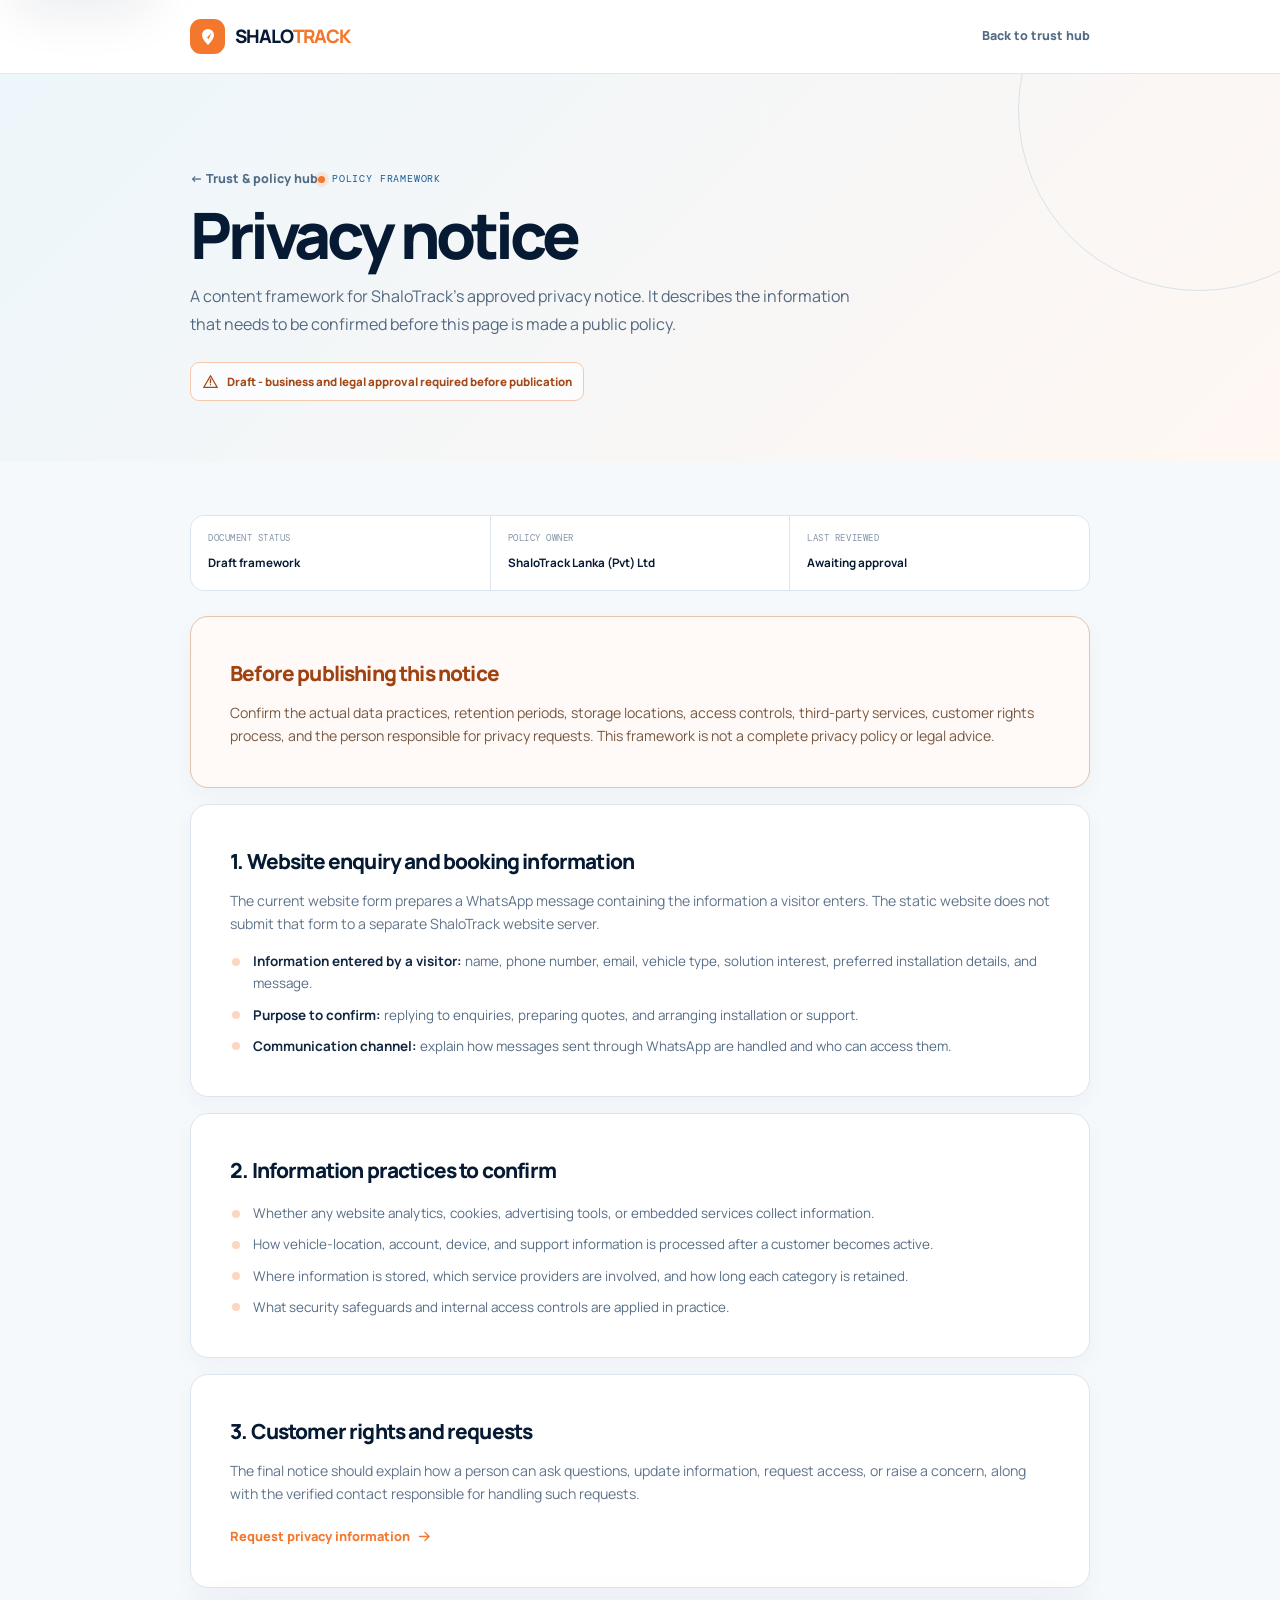
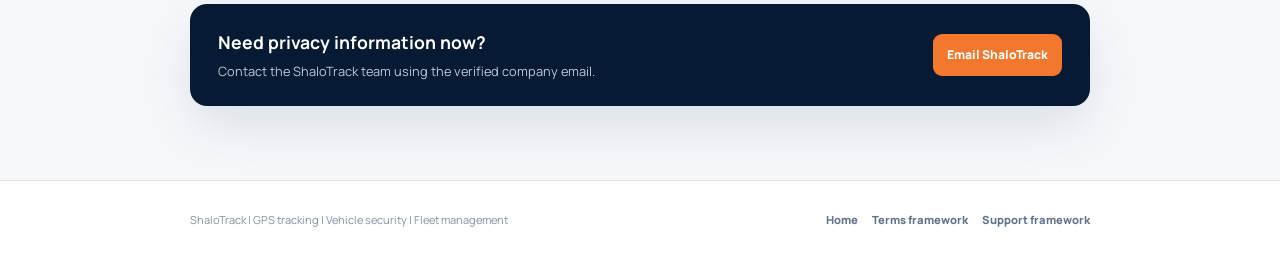
==== privacy.html @ b338da7b "testimonials and further improvements" ====
<!doctype html>
<html lang="en">
<head>
  <meta charset="UTF-8">
  <meta name="viewport" content="width=device-width, initial-scale=1.0">
  <meta name="robots" content="noindex, nofollow">
  <meta name="theme-color" content="#071a33">
  <title>Privacy Notice Framework | ShaloTrack</title>
  <link rel="preconnect" href="https://fonts.googleapis.com">
  <link rel="preconnect" href="https://fonts.gstatic.com" crossorigin>
  <link href="https://fonts.googleapis.com/css2?family=DM+Mono:wght@400;500&family=Manrope:wght@400;500;600;700;800&display=swap" rel="stylesheet">
  <link rel="stylesheet" href="CSS/legal.css">
</head>
<body>
  <a class="skip-link" href="#main-content">Skip to content</a>
  <header class="site-header"><div class="container nav-shell"><a class="brand" href="index.html" aria-label="ShaloTrack home"><span class="brand-mark" aria-hidden="true"><svg viewBox="0 0 20 20" fill="none"><path d="M10 18s6-5.55 6-10a6 6 0 1 0-12 0c0 4.45 6 10 6 10Z" fill="currentColor"/><path d="m6.7 12.7 6.7-6.7-2.75 6.2-1.55-1.78-2.4 2.28Z" fill="#f4772e"/></svg></span><span>SHALO<span class="brand-track">TRACK</span></span></a><a class="back-link" href="index.html#trust">Back to trust hub</a></div></header>
  <main id="main-content">
    <section class="policy-hero"><div class="container"><a class="back-link" href="index.html#trust">&larr; Trust &amp; policy hub</a><div class="eyebrow">Policy framework</div><h1>Privacy notice</h1><p class="hero-copy">A content framework for ShaloTrack's approved privacy notice. It describes the information that needs to be confirmed before this page is made a public policy.</p><div class="draft-notice"><svg viewBox="0 0 20 20" fill="none" aria-hidden="true"><path d="M10 3.2 18 17H2l8-13.8Z" stroke="currentColor" stroke-width="1.5" stroke-linejoin="round"/><path d="M10 7.3v4.2m0 2.25h.01" stroke="currentColor" stroke-width="1.6" stroke-linecap="round"/></svg>Draft - business and legal approval required before publication</div></div></section>
    <section class="policy-main"><div class="container"><div class="document-meta"><div><span>Document status</span><strong>Draft framework</strong></div><div><span>Policy owner</span><strong>ShaloTrack Lanka (Pvt) Ltd</strong></div><div><span>Last reviewed</span><strong>Awaiting approval</strong></div></div>
      <article class="policy-card callout"><h2>Before publishing this notice</h2><p>Confirm the actual data practices, retention periods, storage locations, access controls, third-party services, customer rights process, and the person responsible for privacy requests. This framework is not a complete privacy policy or legal advice.</p></article>
      <article class="policy-card"><h2>1. Website enquiry and booking information</h2><p>The current website form prepares a WhatsApp message containing the information a visitor enters. The static website does not submit that form to a separate ShaloTrack website server.</p><ul><li><strong>Information entered by a visitor:</strong> name, phone number, email, vehicle type, solution interest, preferred installation details, and message.</li><li><strong>Purpose to confirm:</strong> replying to enquiries, preparing quotes, and arranging installation or support.</li><li><strong>Communication channel:</strong> explain how messages sent through WhatsApp are handled and who can access them.</li></ul></article>
      <article class="policy-card"><h2>2. Information practices to confirm</h2><ul><li>Whether any website analytics, cookies, advertising tools, or embedded services collect information.</li><li>How vehicle-location, account, device, and support information is processed after a customer becomes active.</li><li>Where information is stored, which service providers are involved, and how long each category is retained.</li><li>What security safeguards and internal access controls are applied in practice.</li></ul></article>
      <article class="policy-card"><h2>3. Customer rights and requests</h2><p>The final notice should explain how a person can ask questions, update information, request access, or raise a concern, along with the verified contact responsible for handling such requests.</p><a class="policy-link" href="mailto:aloka@shalotrack.com?subject=Privacy%20policy%20request">Request privacy information <svg viewBox="0 0 20 20" fill="none" aria-hidden="true"><path d="M3.5 10h12M10.5 4.5 16 10l-5.5 5.5" stroke="currentColor" stroke-width="1.8" stroke-linecap="round" stroke-linejoin="round"/></svg></a></article>
      <div class="contact-panel"><div><h2>Need privacy information now?</h2><p>Contact the ShaloTrack team using the verified company email.</p></div><a class="button" href="mailto:aloka@shalotrack.com?subject=Privacy%20policy%20request">Email ShaloTrack</a></div>
    </div></section>
  </main>
  <footer><div class="container footer-inner"><span class="footer-copy">ShaloTrack | GPS tracking | Vehicle security | Fleet management</span><div class="footer-links"><a href="index.html">Home</a><a href="terms.html">Terms framework</a><a href="warranty-and-support.html">Support framework</a></div></div></footer>
</body>
</html>
---- CSS/legal.css ----
:root {
  --ink: #071a33;
  --ink-2: #0b315d;
  --orange: #f4772e;
  --orange-wash: #fff1e9;
  --paper: #ffffff;
  --surface: #f6f9fc;
  --line: #dbe5ef;
  --text: #122842;
  --muted: #61748b;
  --content: 900px;
  --shadow: 0 22px 55px rgba(7, 26, 51, .11);
}

* { box-sizing: border-box; }
html { scroll-behavior: smooth; }
body {
  margin: 0;
  min-width: 320px;
  background: var(--surface);
  color: var(--text);
  font-family: "Manrope", Arial, sans-serif;
  line-height: 1.65;
}

a { color: inherit; }
:focus-visible { outline: 3px solid rgba(244, 119, 46, .42); outline-offset: 3px; }

.skip-link {
  position: fixed;
  z-index: 20;
  top: -60px;
  left: 16px;
  padding: 9px 12px;
  border-radius: 8px;
  background: #fff;
  color: var(--ink);
  box-shadow: var(--shadow);
  text-decoration: none;
}
.skip-link:focus { top: 15px; }

.container { width: min(calc(100% - 40px), var(--content)); margin: 0 auto; }

.site-header {
  min-height: 74px;
  display: flex;
  align-items: center;
  border-bottom: 1px solid rgba(219, 229, 239, .9);
  background: rgba(255, 255, 255, .94);
  backdrop-filter: blur(16px);
}
.nav-shell { display: flex; align-items: center; justify-content: space-between; gap: 20px; }
.brand { display: inline-flex; align-items: center; gap: 10px; color: var(--ink); font-size: 1.16rem; font-weight: 800; letter-spacing: -.055em; text-decoration: none; }
.brand-mark { display: grid; width: 35px; height: 35px; place-items: center; border-radius: 11px; background: var(--orange); color: #fff; }
.brand-mark svg { width: 20px; height: 20px; }
.brand-track { color: var(--orange); }
.back-link { color: #526b86; font-size: .78rem; font-weight: 800; text-decoration: none; }
.back-link:hover { color: var(--orange); }

.policy-hero {
  position: relative;
  overflow: hidden;
  padding: 77px 0 60px;
  background: linear-gradient(135deg, #edf6fb 0%, #fff7f2 100%);
}
.policy-hero::after { position: absolute; top: -145px; right: -100px; width: 360px; height: 360px; border: 1px solid rgba(20, 100, 165, .15); border-radius: 50%; content: ""; }
.policy-hero .container { position: relative; z-index: 1; }
.eyebrow { display: inline-flex; align-items: center; gap: 7px; margin: 20px 0 15px; color: #1b5d94; font-family: "DM Mono", monospace; font-size: .64rem; letter-spacing: .08em; text-transform: uppercase; }
.eyebrow::before { width: 7px; height: 7px; border-radius: 50%; background: var(--orange); content: ""; box-shadow: 0 0 0 4px rgba(244, 119, 46, .13); }
h1, h2, h3, p { margin-top: 0; }
h1 { max-width: 720px; margin-bottom: 15px; color: var(--ink); font-size: clamp(2.55rem, 5vw, 4.1rem); font-weight: 800; letter-spacing: -.065em; line-height: 1; }
.hero-copy { max-width: 690px; margin-bottom: 24px; color: #536981; font-size: 1rem; line-height: 1.75; }
.draft-notice { display: inline-flex; align-items: center; gap: 8px; padding: 9px 11px; border: 1px solid #f6c9ac; border-radius: 9px; background: rgba(255, 255, 255, .72); color: #a44917; font-size: .72rem; font-weight: 800; }
.draft-notice svg { width: 17px; height: 17px; flex: 0 0 auto; }

.policy-main { padding: 54px 0 74px; }
.document-meta { display: grid; grid-template-columns: repeat(3, 1fr); gap: 1px; margin-bottom: 25px; overflow: hidden; border: 1px solid var(--line); border-radius: 14px; background: var(--line); }
.document-meta div { padding: 15px 17px; background: #fff; }
.document-meta span { display: block; margin-bottom: 3px; color: #8494a6; font-family: "DM Mono", monospace; font-size: .55rem; letter-spacing: .06em; text-transform: uppercase; }
.document-meta strong { color: var(--ink); font-size: .73rem; }

.policy-card { margin-bottom: 16px; padding: clamp(24px, 4vw, 39px); border: 1px solid var(--line); border-radius: 18px; background: #fff; box-shadow: 0 8px 22px rgba(7, 26, 51, .035); }
.policy-card h2 { margin-bottom: 11px; color: var(--ink); font-size: 1.3rem; font-weight: 800; letter-spacing: -.04em; }
.policy-card h3 { margin: 25px 0 8px; color: var(--ink); font-size: .94rem; }
.policy-card p { margin-bottom: 12px; color: var(--muted); font-size: .88rem; }
.policy-card p:last-child { margin-bottom: 0; }
.policy-card ul { display: grid; gap: 9px; margin: 15px 0 0; padding: 0; list-style: none; }
.policy-card li { position: relative; padding-left: 23px; color: #566d86; font-size: .84rem; }
.policy-card li::before { position: absolute; top: .55em; left: 2px; width: 8px; height: 8px; border-radius: 50%; background: #fbd7bf; content: ""; }
.policy-card li strong { color: var(--text); }
.policy-card.callout { border-color: #e1c3ae; background: #fffaf7; }
.policy-card.callout h2 { color: #9f4212; }
.policy-card.callout p { color: #775740; }
.policy-link { display: inline-flex; align-items: center; gap: 7px; margin-top: 8px; color: var(--orange); font-size: .8rem; font-weight: 800; text-decoration: none; }
.policy-link:hover { color: #c54d10; }
.policy-link svg { width: 15px; height: 15px; }

.contact-panel { display: flex; align-items: center; justify-content: space-between; gap: 24px; padding: 24px 28px; border-radius: 17px; background: var(--ink); color: #fff; box-shadow: var(--shadow); }
.contact-panel h2 { margin-bottom: 4px; color: #fff; font-size: 1.1rem; }
.contact-panel p { margin: 0; color: #b8c9dc; font-size: .8rem; }
.button { display: inline-flex; align-items: center; justify-content: center; min-height: 42px; padding: 10px 14px; border-radius: 9px; background: var(--orange); color: #fff; font-size: .76rem; font-weight: 800; text-decoration: none; transition: transform .2s ease, background .2s ease; }
.button:hover { background: #d95817; transform: translateY(-2px); }

footer { padding: 30px 0; border-top: 1px solid var(--line); background: #fff; }
.footer-inner { display: flex; align-items: center; justify-content: space-between; gap: 18px; }
.footer-copy { color: #8091a4; font-size: .69rem; }
.footer-links { display: flex; flex-wrap: wrap; gap: 14px; color: #60748e; font-size: .7rem; font-weight: 800; }
.footer-links a { text-decoration: none; }
.footer-links a:hover { color: var(--orange); }

@media (max-width: 640px) {
  .container { width: min(calc(100% - 32px), var(--content)); }
  .document-meta { grid-template-columns: 1fr; }
  .policy-hero { padding: 48px 0; }
  .policy-main { padding: 34px 0 54px; }
  .contact-panel, .footer-inner { align-items: flex-start; flex-direction: column; }
  .contact-panel .button { width: 100%; }
}

@media (prefers-reduced-motion: reduce) {
  html { scroll-behavior: auto; }
  *, *::before, *::after { transition-duration: .01ms !important; animation-duration: .01ms !important; }
}
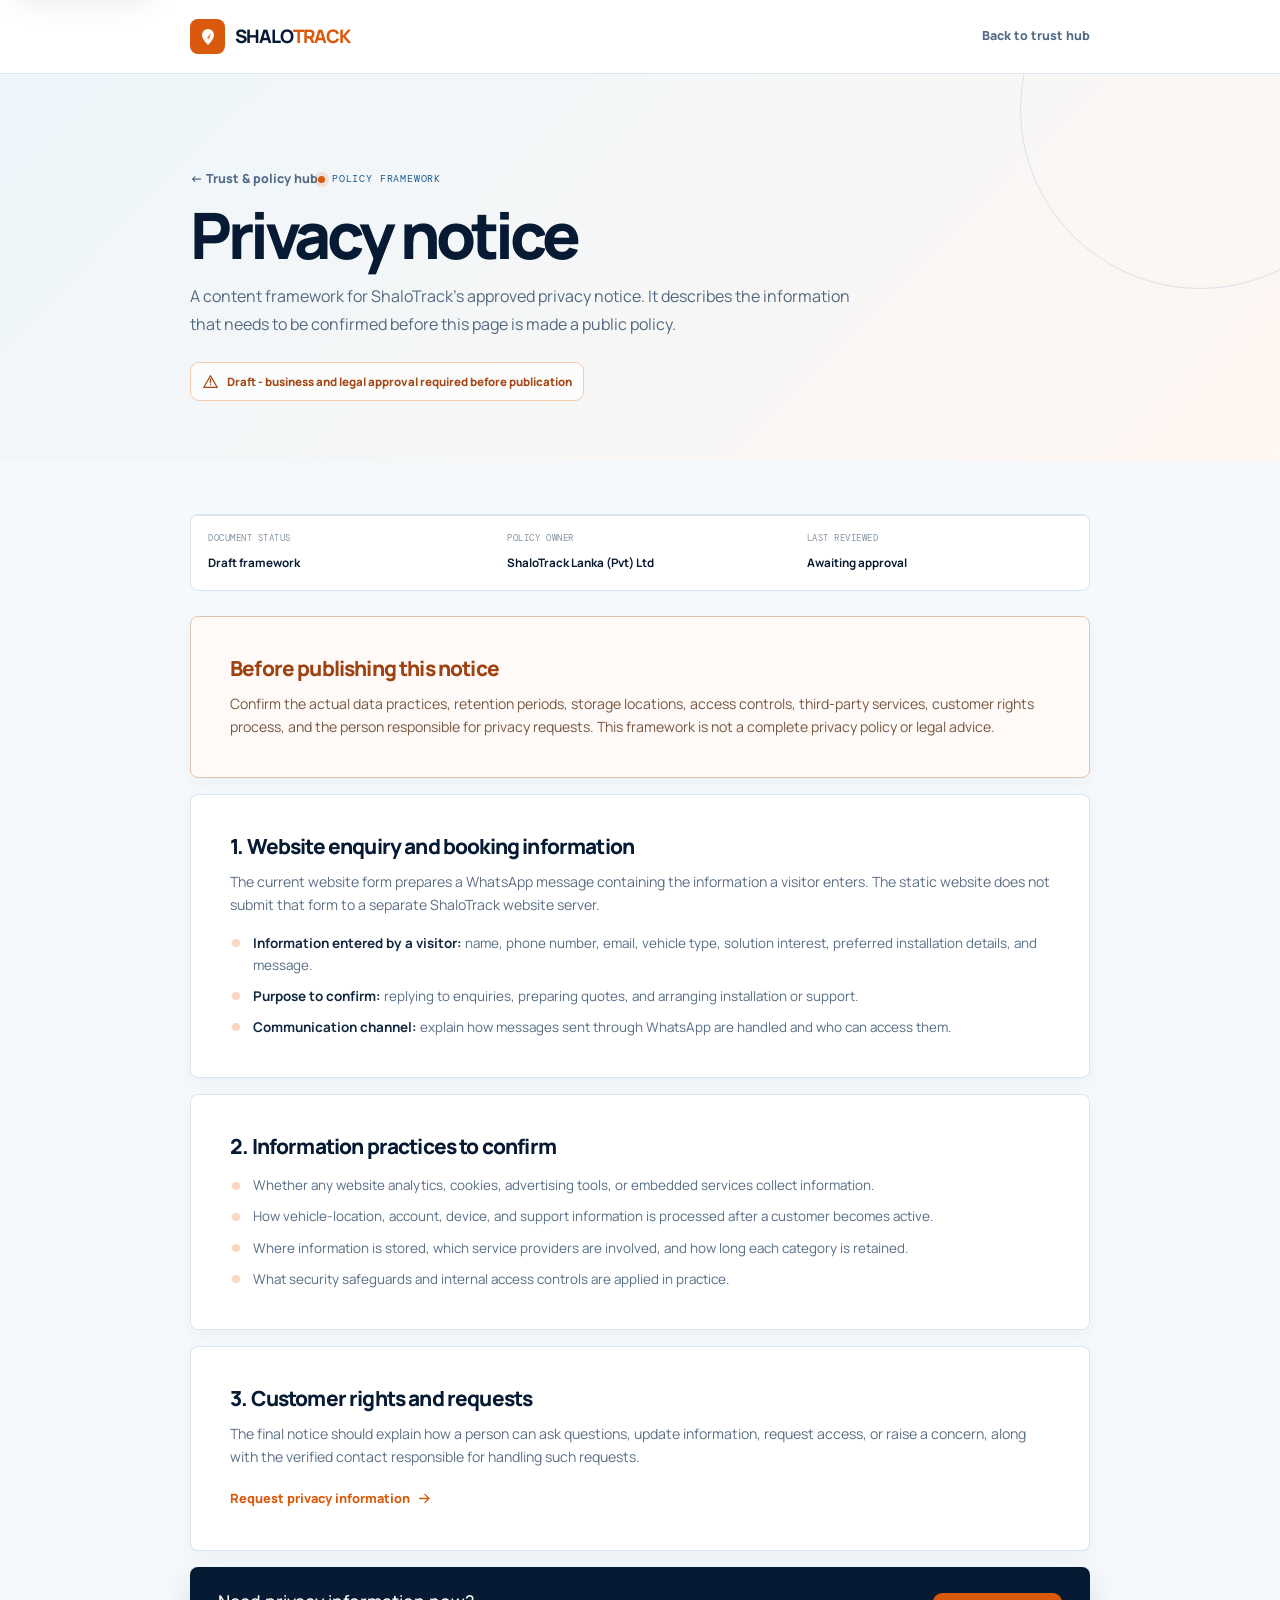
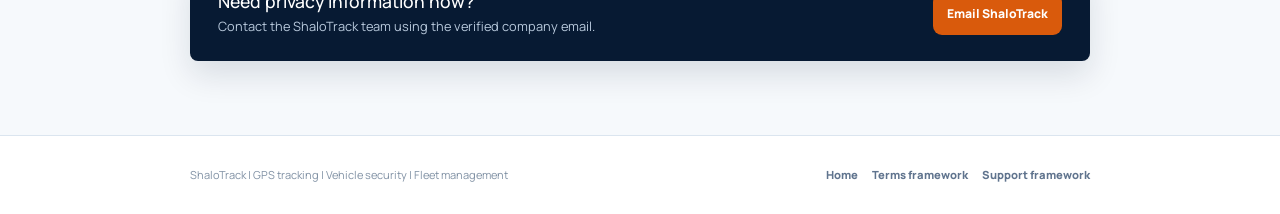
==== commit bc66696e: "visually enhanced the business page" ====
--- a/privacy.html
+++ b/privacy.html
@@ -9,6 +9,8 @@
   <link rel="preconnect" href="https://fonts.googleapis.com">
   <link rel="preconnect" href="https://fonts.gstatic.com" crossorigin>
   <link href="https://fonts.googleapis.com/css2?family=DM+Mono:wght@400;500&family=Manrope:wght@400;500;600;700;800&display=swap" rel="stylesheet">
+  <link href="https://cdn.jsdelivr.net/npm/bootstrap@5.3.3/dist/css/bootstrap.min.css" rel="stylesheet"
+    integrity="sha384-QWTKZyjpPEjISv5WaRU9OFeRpok6YctnYmDr5pNlyT2bRjXh0JMhjY6hW+ALEwIH" crossorigin="anonymous">
   <link rel="stylesheet" href="CSS/legal.css">
 </head>
 <body>
@@ -16,7 +18,7 @@
   <header class="site-header"><div class="container nav-shell"><a class="brand" href="index.html" aria-label="ShaloTrack home"><span class="brand-mark" aria-hidden="true"><svg viewBox="0 0 20 20" fill="none"><path d="M10 18s6-5.55 6-10a6 6 0 1 0-12 0c0 4.45 6 10 6 10Z" fill="currentColor"/><path d="m6.7 12.7 6.7-6.7-2.75 6.2-1.55-1.78-2.4 2.28Z" fill="#f4772e"/></svg></span><span>SHALO<span class="brand-track">TRACK</span></span></a><a class="back-link" href="index.html#trust">Back to trust hub</a></div></header>
   <main id="main-content">
     <section class="policy-hero"><div class="container"><a class="back-link" href="index.html#trust">&larr; Trust &amp; policy hub</a><div class="eyebrow">Policy framework</div><h1>Privacy notice</h1><p class="hero-copy">A content framework for ShaloTrack's approved privacy notice. It describes the information that needs to be confirmed before this page is made a public policy.</p><div class="draft-notice"><svg viewBox="0 0 20 20" fill="none" aria-hidden="true"><path d="M10 3.2 18 17H2l8-13.8Z" stroke="currentColor" stroke-width="1.5" stroke-linejoin="round"/><path d="M10 7.3v4.2m0 2.25h.01" stroke="currentColor" stroke-width="1.6" stroke-linecap="round"/></svg>Draft - business and legal approval required before publication</div></div></section>
-    <section class="policy-main"><div class="container"><div class="document-meta"><div><span>Document status</span><strong>Draft framework</strong></div><div><span>Policy owner</span><strong>ShaloTrack Lanka (Pvt) Ltd</strong></div><div><span>Last reviewed</span><strong>Awaiting approval</strong></div></div>
+    <section class="policy-main"><div class="container"><div class="document-meta row"><div class="col-12 col-sm-4"><span>Document status</span><strong>Draft framework</strong></div><div class="col-12 col-sm-4"><span>Policy owner</span><strong>ShaloTrack Lanka (Pvt) Ltd</strong></div><div class="col-12 col-sm-4"><span>Last reviewed</span><strong>Awaiting approval</strong></div></div>
       <article class="policy-card callout"><h2>Before publishing this notice</h2><p>Confirm the actual data practices, retention periods, storage locations, access controls, third-party services, customer rights process, and the person responsible for privacy requests. This framework is not a complete privacy policy or legal advice.</p></article>
       <article class="policy-card"><h2>1. Website enquiry and booking information</h2><p>The current website form prepares a WhatsApp message containing the information a visitor enters. The static website does not submit that form to a separate ShaloTrack website server.</p><ul><li><strong>Information entered by a visitor:</strong> name, phone number, email, vehicle type, solution interest, preferred installation details, and message.</li><li><strong>Purpose to confirm:</strong> replying to enquiries, preparing quotes, and arranging installation or support.</li><li><strong>Communication channel:</strong> explain how messages sent through WhatsApp are handled and who can access them.</li></ul></article>
       <article class="policy-card"><h2>2. Information practices to confirm</h2><ul><li>Whether any website analytics, cookies, advertising tools, or embedded services collect information.</li><li>How vehicle-location, account, device, and support information is processed after a customer becomes active.</li><li>Where information is stored, which service providers are involved, and how long each category is retained.</li><li>What security safeguards and internal access controls are applied in practice.</li></ul></article>
--- a/CSS/legal.css
+++ b/CSS/legal.css
@@ -1,15 +1,15 @@
 :root {
   --ink: #071a33;
   --ink-2: #0b315d;
-  --orange: #f4772e;
-  --orange-wash: #fff1e9;
+  --orange: #d95a0c;
+  --orange-wash: #fbede3;
   --paper: #ffffff;
   --surface: #f6f9fc;
   --line: #dbe5ef;
   --text: #122842;
-  --muted: #61748b;
+  --muted: #5c6f87;
   --content: 900px;
-  --shadow: 0 22px 55px rgba(7, 26, 51, .11);
+  --shadow: 0 14px 32px rgba(7, 26, 51, .12);
 }
 
 * { box-sizing: border-box; }
@@ -40,7 +40,7 @@
 }
 .skip-link:focus { top: 15px; }
 
-.container { width: min(calc(100% - 40px), var(--content)); margin: 0 auto; }
+.container { width: min(calc(100% - 40px), var(--content)); max-width: none; margin: 0 auto; padding-left: 0; padding-right: 0; }
 
 .site-header {
   min-height: 74px;
@@ -52,7 +52,7 @@
 }
 .nav-shell { display: flex; align-items: center; justify-content: space-between; gap: 20px; }
 .brand { display: inline-flex; align-items: center; gap: 10px; color: var(--ink); font-size: 1.16rem; font-weight: 800; letter-spacing: -.055em; text-decoration: none; }
-.brand-mark { display: grid; width: 35px; height: 35px; place-items: center; border-radius: 11px; background: var(--orange); color: #fff; }
+.brand-mark { display: grid; width: 35px; height: 35px; place-items: center; border-radius: 8px; background: var(--orange); color: #fff; }
 .brand-mark svg { width: 20px; height: 20px; }
 .brand-track { color: var(--orange); }
 .back-link { color: #526b86; font-size: .78rem; font-weight: 800; text-decoration: none; }
@@ -67,7 +67,7 @@
 .policy-hero::after { position: absolute; top: -145px; right: -100px; width: 360px; height: 360px; border: 1px solid rgba(20, 100, 165, .15); border-radius: 50%; content: ""; }
 .policy-hero .container { position: relative; z-index: 1; }
 .eyebrow { display: inline-flex; align-items: center; gap: 7px; margin: 20px 0 15px; color: #1b5d94; font-family: "DM Mono", monospace; font-size: .64rem; letter-spacing: .08em; text-transform: uppercase; }
-.eyebrow::before { width: 7px; height: 7px; border-radius: 50%; background: var(--orange); content: ""; box-shadow: 0 0 0 4px rgba(244, 119, 46, .13); }
+.eyebrow::before { width: 7px; height: 7px; border-radius: 50%; background: var(--orange); content: ""; box-shadow: 0 0 0 4px rgba(217, 90, 12, .13); }
 h1, h2, h3, p { margin-top: 0; }
 h1 { max-width: 720px; margin-bottom: 15px; color: var(--ink); font-size: clamp(2.55rem, 5vw, 4.1rem); font-weight: 800; letter-spacing: -.065em; line-height: 1; }
 .hero-copy { max-width: 690px; margin-bottom: 24px; color: #536981; font-size: 1rem; line-height: 1.75; }
@@ -75,12 +75,12 @@
 .draft-notice svg { width: 17px; height: 17px; flex: 0 0 auto; }
 
 .policy-main { padding: 54px 0 74px; }
-.document-meta { display: grid; grid-template-columns: repeat(3, 1fr); gap: 1px; margin-bottom: 25px; overflow: hidden; border: 1px solid var(--line); border-radius: 14px; background: var(--line); }
+.document-meta { --bs-gutter-x: 1px; --bs-gutter-y: 1px; margin-bottom: 25px; margin-right: 0; margin-left: 0; overflow: hidden; border: 1px solid var(--line); border-radius: 8px; background: var(--line); }
 .document-meta div { padding: 15px 17px; background: #fff; }
 .document-meta span { display: block; margin-bottom: 3px; color: #8494a6; font-family: "DM Mono", monospace; font-size: .55rem; letter-spacing: .06em; text-transform: uppercase; }
 .document-meta strong { color: var(--ink); font-size: .73rem; }
 
-.policy-card { margin-bottom: 16px; padding: clamp(24px, 4vw, 39px); border: 1px solid var(--line); border-radius: 18px; background: #fff; box-shadow: 0 8px 22px rgba(7, 26, 51, .035); }
+.policy-card { margin-bottom: 16px; padding: clamp(24px, 4vw, 39px); border: 1px solid var(--line); border-radius: 8px; background: #fff; box-shadow: 0 6px 16px rgba(7, 26, 51, .04); }
 .policy-card h2 { margin-bottom: 11px; color: var(--ink); font-size: 1.3rem; font-weight: 800; letter-spacing: -.04em; }
 .policy-card h3 { margin: 25px 0 8px; color: var(--ink); font-size: .94rem; }
 .policy-card p { margin-bottom: 12px; color: var(--muted); font-size: .88rem; }
@@ -96,7 +96,7 @@
 .policy-link:hover { color: #c54d10; }
 .policy-link svg { width: 15px; height: 15px; }
 
-.contact-panel { display: flex; align-items: center; justify-content: space-between; gap: 24px; padding: 24px 28px; border-radius: 17px; background: var(--ink); color: #fff; box-shadow: var(--shadow); }
+.contact-panel { display: flex; align-items: center; justify-content: space-between; gap: 24px; padding: 24px 28px; border-radius: 8px; background: var(--ink); color: #fff; box-shadow: var(--shadow); }
 .contact-panel h2 { margin-bottom: 4px; color: #fff; font-size: 1.1rem; }
 .contact-panel p { margin: 0; color: #b8c9dc; font-size: .8rem; }
 .button { display: inline-flex; align-items: center; justify-content: center; min-height: 42px; padding: 10px 14px; border-radius: 9px; background: var(--orange); color: #fff; font-size: .76rem; font-weight: 800; text-decoration: none; transition: transform .2s ease, background .2s ease; }
@@ -111,7 +111,6 @@
 
 @media (max-width: 640px) {
   .container { width: min(calc(100% - 32px), var(--content)); }
-  .document-meta { grid-template-columns: 1fr; }
   .policy-hero { padding: 48px 0; }
   .policy-main { padding: 34px 0 54px; }
   .contact-panel, .footer-inner { align-items: flex-start; flex-direction: column; }
